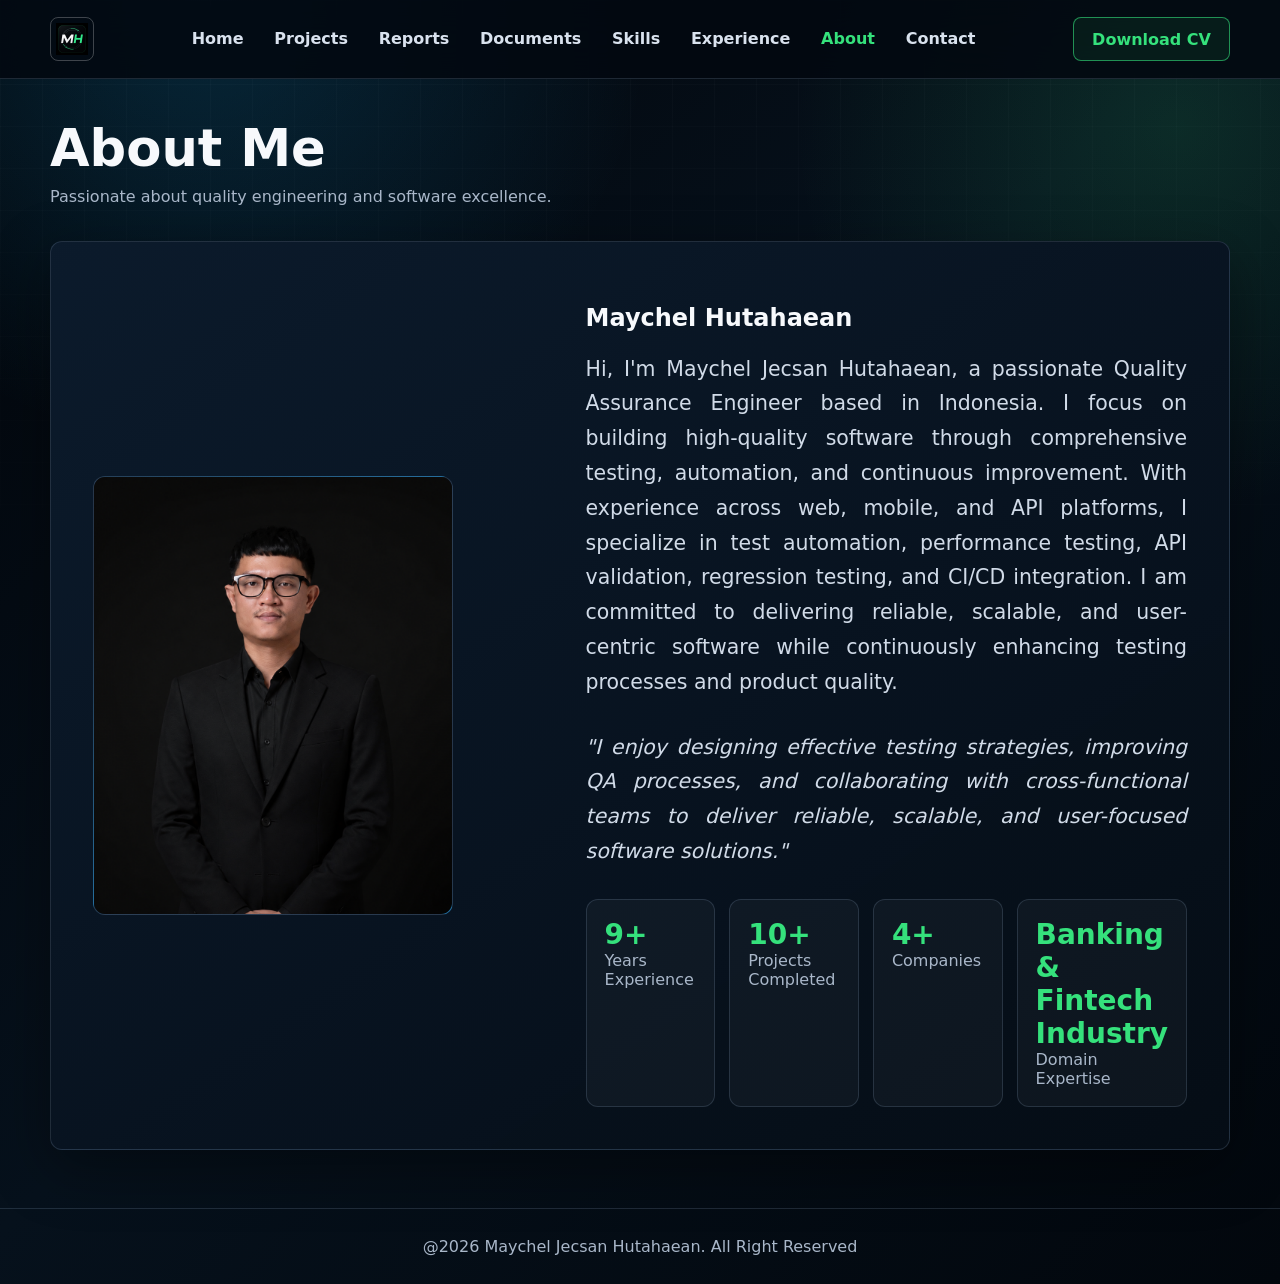
==== outputs/about.html @ 45a9b3e2 "first commit" ====
<!doctype html>
<html lang="en">
  <head>
    <meta charset="utf-8" />
    <meta name="viewport" content="width=device-width, initial-scale=1" />
    <title>About | Maychel Hutahaean</title>
    <link rel="icon" href="assets/images/favicon.ico" />
    <link rel="stylesheet" href="styles.css" />
  </head>
  <body>
    <header class="nav-wrap">
      <nav class="site nav" aria-label="Primary navigation">
        <a class="brand" href="index.html" aria-label="Home">
          <img src="assets/images/favicon.ico" alt="MH logo" width="32" height="32" />
        </a>
        <button class="mobile-toggle" type="button" aria-label="Open menu"><span></span></button>
        <div class="nav-links">
          <a href="index.html">Home</a><a href="projects.html">Projects</a><a href="reports.html">Reports</a><a href="documents.html">Documents</a><a href="skills.html">Skills</a><a href="experience.html">Experience</a><a class="active" href="about.html">About</a><a href="contact.html">Contact</a>
        </div>
        <a class="btn" href="assets/docs/cv-maychel-hutahaean.pdf" download>Download CV</a>
      </nav>
    </header>
    <main class="site main">
      <div class="page-title"><h1>About Me</h1><p>Passionate about quality engineering and software excellence.</p></div>
      <section class="panel grid-2">
        <div class="portrait">
          <img data-profile-image src="assets/images/profile.jpg" alt="Maychel Hutahaean profile photo" />
          <div data-profile-fallback class="portrait-placeholder">MH</div>
        </div>
        <div>
          <h2>Maychel Hutahaean</h2>
          <p class="lead">
            Hi, I'm Maychel Jecsan Hutahaean, a passionate Quality Assurance Engineer based in Indonesia. 
            I focus on building high-quality software through comprehensive testing, automation, and continuous improvement. 
            With experience across web, mobile, and API platforms, I specialize in test automation, performance testing, API validation, regression testing, and CI/CD integration. 
            I am committed to delivering reliable, scalable, and user-centric software while continuously enhancing testing processes and product quality.
          </p>
          <p class="about-text">
            <i>"I enjoy designing effective testing strategies, improving QA processes, and collaborating with cross-functional teams to deliver reliable, scalable, and user-focused software solutions."</i>
          </p>
          <div class="facts">
            <div class="fact"><strong>9+</strong><span>Years Experience</span></div>
            <div class="fact"><strong>10+</strong><span>Projects Completed</span></div>
            <div class="fact"><strong>4+</strong><span>Companies</span></div>
            <div class="fact"><strong>Banking & Fintech Industry</strong><span>Domain Expertise</span></div>
          </div>
        </div>
      </section>
    </main>
    <footer class="footer"><div class="site footer-inner"><span>@2026 Maychel Jecsan Hutahaean. All Right Reserved</span></div></footer>
    <script src="script.js"></script>
  </body>
</html>
---- outputs/styles.css ----
:root {
  --bg: #02070d;
  --panel: #081420;
  --panel-2: #0d1b2a;
  --line: rgba(157, 183, 215, 0.18);
  --text: #f7f9fc;
  --muted: #a9b7c9;
  --soft: #748397;
  --green: #35e17c;
  --green-2: #12b96b;
  --blue: #18b9ff;
  --purple: #be57ff;
  --orange: #ff9a2f;
  --shadow: 0 18px 58px rgba(0, 0, 0, 0.38);
}

* {
  box-sizing: border-box;
}

html {
  scroll-behavior: smooth;
}

body {
  margin: 0;
  min-height: 100vh;
  color: var(--text);
  font-family:
    Inter, ui-sans-serif, system-ui, -apple-system, BlinkMacSystemFont,
    "Segoe UI", sans-serif;
  background:
    radial-gradient(circle at 16% 0%, rgba(24, 185, 255, 0.18), transparent 28rem),
    radial-gradient(circle at 92% 10%, rgba(53, 225, 124, 0.13), transparent 24rem),
    linear-gradient(135deg, #02050a, #06111c 48%, #02070d);
}

body::before {
  content: "";
  position: fixed;
  inset: 0;
  z-index: -1;
  pointer-events: none;
  background-image:
    linear-gradient(rgba(255, 255, 255, 0.025) 1px, transparent 1px),
    linear-gradient(90deg, rgba(255, 255, 255, 0.025) 1px, transparent 1px);
  background-size: 42px 42px;
  mask-image: linear-gradient(to bottom, rgba(0, 0, 0, 0.9), transparent 78%);
}

a {
  color: inherit;
  text-decoration: none;
}

img {
  display: block;
  max-width: 100%;
}

button,
input,
textarea {
  font: inherit;
}

.site {
  width: min(1180px, calc(100% - 32px));
  margin: 0 auto;
}

.nav-wrap {
  position: sticky;
  top: 0;
  z-index: 30;
  border-bottom: 1px solid var(--line);
  background: rgba(3, 9, 16, 0.88);
  backdrop-filter: blur(18px);
}

.nav {
  display: flex;
  align-items: center;
  justify-content: space-between;
  min-height: 78px;
  gap: 20px;
}

.brand {
  display: inline-grid;
  place-items: center;
  width: 44px;
  height: 44px;
  border: 1px solid rgba(255, 255, 255, 0.24);
  border-radius: 8px;
  font-weight: 900;
  letter-spacing: 0;
}

.nav-links {
  display: flex;
  align-items: center;
  justify-content: center;
  gap: clamp(16px, 2.4vw, 34px);
  color: #d9e2ee;
  font-weight: 700;
}

.nav-links a {
  line-height: 1;
}

.nav-links a:hover,
.nav-links a.active {
  color: var(--green);
}

.mobile-toggle {
  display: none;
  width: 44px;
  height: 44px;
  border: 1px solid var(--line);
  border-radius: 8px;
  color: var(--text);
  background: rgba(255, 255, 255, 0.04);
  cursor: pointer;
}

.mobile-toggle span,
.mobile-toggle::before,
.mobile-toggle::after {
  content: "";
  display: block;
  width: 20px;
  height: 2px;
  margin: 4px auto;
  border-radius: 2px;
  background: var(--text);
}

.btn {
  display: inline-flex;
  align-items: center;
  justify-content: center;
  min-height: 44px;
  padding: 0 18px;
  border: 1px solid rgba(53, 225, 124, 0.6);
  border-radius: 8px;
  color: var(--green);
  background: rgba(53, 225, 124, 0.08);
  font-weight: 900;
  cursor: pointer;
}

.btn:hover {
  border-color: var(--green);
  background: rgba(53, 225, 124, 0.15);
}

.btn.primary {
  color: #031309;
  border-color: var(--green);
  background: linear-gradient(135deg, #5df090, #28c967);
}

.btn.secondary {
  color: var(--text);
  border-color: rgba(255, 255, 255, 0.18);
  background: rgba(255, 255, 255, 0.04);
}

.main {
  padding: 42px 0 58px;
  animation: pageSlideIn 320ms ease both;
}

body.is-leaving .main {
  animation: pageSlideOut 180ms ease both;
}

@keyframes pageSlideIn {
  from {
    opacity: 0;
    transform: translateX(22px);
  }

  to {
    opacity: 1;
    transform: translateX(0);
  }
}

@keyframes pageSlideOut {
  from {
    opacity: 1;
    transform: translateX(0);
  }

  to {
    opacity: 0;
    transform: translateX(-18px);
  }
}

.hero {
  display: grid;
  grid-template-columns: minmax(0, 1.08fr) minmax(360px, 0.92fr);
  gap: clamp(28px, 5vw, 68px);
  align-items: center;
  min-height: calc(100vh - 120px);
  padding: 34px 0 58px;
}

.eyebrow {
  display: inline-flex;
  margin-bottom: 18px;
  color: var(--green);
  font-size: 13px;
  font-weight: 900;
  text-transform: uppercase;
}

h1,
h2,
h3,
p {
  overflow-wrap: anywhere;
}

h1 {
  max-width: 760px;
  margin: 0 0 22px;
  font-size: clamp(44px, 6vw, 84px);
  line-height: 1.02;
  letter-spacing: 0;
}

h1 span,
.accent {
  color: var(--green);
}

.lead,
.about-text {
  max-width: 700px;
  margin: 0 0 30px;
  color: #d1dbe8;
  font-size: clamp(17px, 1.6vw, 22px);
  line-height: 1.7;
  text-align: justify;
  text-align-last: left;
}

.actions {
  display: flex;
  flex-wrap: wrap;
  gap: 14px;
}

.terminal-card {
  position: relative;
  width: 100%;
  border: 1px solid var(--line);
  border-radius: 12px;
  background:
    linear-gradient(145deg, rgba(11, 25, 41, 0.96), rgba(4, 10, 18, 0.98)),
    var(--panel);
  box-shadow: var(--shadow);
  overflow: hidden;
}

.terminal-top {
  display: flex;
  gap: 8px;
  padding: 18px;
  border-bottom: 1px solid var(--line);
}

.terminal-top span {
  width: 11px;
  height: 11px;
  border-radius: 50%;
  background: var(--green);
}

.terminal {
  padding: clamp(22px, 4vw, 36px);
  font-family: "Cascadia Mono", Consolas, monospace;
  color: #d9e3ef;
  font-size: clamp(14px, 1.4vw, 18px);
  line-height: 1.9;
  white-space: nowrap;
  overflow-x: auto;
}

.terminal b {
  color: var(--green);
}

.hero-metric {
  display: grid;
  grid-template-columns: repeat(3, 1fr);
  gap: 1px;
  border-top: 1px solid var(--line);
  background: var(--line);
}

.hero-metric div {
  padding: 18px;
  background: rgba(7, 17, 29, 0.96);
}

.hero-metric strong {
  display: block;
  margin-bottom: 4px;
  color: var(--green);
  font-size: 24px;
}

.tool-strip {
  display: grid;
  grid-template-columns: repeat(4, minmax(74px, 1fr));
  gap: 14px;
  margin-top: 28px;
}

.tool {
  display: grid;
  justify-items: center;
  gap: 8px;
  min-width: 0;
  color: #d8e2ee;
  text-align: center;
  font-weight: 700;
}

.tool-icon,
.contact-icon,
.skill-logo {
  display: grid;
  place-items: center;
  width: 42px;
  height: 42px;
  border-radius: 8px;
  color: var(--green);
  background: rgba(255, 255, 255, 0.06);
  border: 1px solid var(--line);
  font-weight: 900;
}

.section-head {
  display: flex;
  align-items: end;
  justify-content: space-between;
  gap: 18px;
  margin-bottom: 22px;
}

.section-head h2,
.page-title h1 {
  margin: 0;
  font-size: clamp(32px, 4vw, 54px);
  line-height: 1.08;
}

.section-head p,
.page-title p {
  margin: 8px 0 0;
  color: var(--muted);
  line-height: 1.65;
}

.panel,
.card {
  border: 1px solid var(--line);
  border-radius: 12px;
  background:
    linear-gradient(145deg, rgba(12, 27, 44, 0.94), rgba(5, 12, 21, 0.96)),
    var(--panel);
  box-shadow: var(--shadow);
}

.panel {
  padding: clamp(22px, 4vw, 42px);
}

.preview-grid {
  display: grid;
  grid-template-columns: repeat(3, 1fr);
  gap: 18px;
}

.preview-card,
.project-card,
.report-card,
.doc-card,
.stat-card,
.skill-card {
  border: 1px solid var(--line);
  border-radius: 12px;
  background: rgba(255, 255, 255, 0.035);
  overflow: hidden;
}

.preview-card {
  padding: 22px;
}

.preview-card h3,
.project-card h3,
.report-card h3 {
  margin: 0 0 10px;
  font-size: 22px;
}

.preview-card p,
.project-card p,
.report-card p,
.doc-card p,
.skill-card p {
  color: var(--muted);
  line-height: 1.6;
}

.page-title {
  max-width: 820px;
  margin-bottom: 30px;
}

.grid-2 {
  display: grid;
  grid-template-columns: 0.85fr 1.15fr;
  gap: clamp(22px, 4vw, 48px);
  align-items: center;
}

.portrait {
  width: min(100%, 360px);
  aspect-ratio: 0.82;
  border: 1px solid var(--line);
  border-radius: 12px;
  overflow: hidden;
  background:
    radial-gradient(circle at 50% 18%, rgba(255, 255, 255, 0.16), transparent 18%),
    linear-gradient(145deg, #14263a, #0c1625 55%, #0b5f92);
}

.portrait-placeholder {
  display: grid;
  place-items: center;
  width: 100%;
  height: 100%;
  font-size: 58px;
  font-weight: 900;
}

.portrait img {
  width: 100%;
  height: 100%;
  object-fit: cover;
}

.facts {
  display: grid;
  grid-template-columns: repeat(4, 1fr);
  gap: 14px;
  margin-top: 26px;
}

.fact {
  padding: 18px;
  border: 1px solid var(--line);
  border-radius: 12px;
  background: rgba(255, 255, 255, 0.035);
}

.fact strong {
  display: block;
  color: var(--green);
  font-size: 28px;
}

.fact span {
  color: var(--muted);
}

.project-filter {
  display: flex;
  flex-wrap: wrap;
  gap: 10px;
  margin: 0 0 24px;
}

.chip {
  min-height: 40px;
  padding: 0 14px;
  border: 1px solid var(--line);
  border-radius: 8px;
  color: #dce6f3;
  background: rgba(255, 255, 255, 0.04);
  font-weight: 800;
  cursor: pointer;
}

.chip.active {
  color: #031309;
  border-color: var(--green);
  background: var(--green);
}

.project-grid,
.report-grid,
.doc-grid,
.skill-grid,
.stat-grid {
  display: grid;
  grid-template-columns: repeat(3, minmax(0, 1fr));
  gap: 20px;
}

.project-image {
  height: 170px;
  background:
    radial-gradient(circle at 70% 22%, rgba(53, 225, 124, 0.36), transparent 25%),
    linear-gradient(135deg, rgba(24, 185, 255, 0.15), rgba(3, 7, 12, 0.92));
}

.project-card:nth-child(3n + 2) .project-image {
  background:
    radial-gradient(circle at 50% 55%, rgba(53, 225, 124, 0.4), transparent 18%),
    linear-gradient(135deg, rgba(24, 185, 255, 0.2), rgba(3, 7, 12, 0.9));
}

.project-card:nth-child(3n + 3) .project-image {
  background:
    radial-gradient(circle at 72% 18%, rgba(190, 87, 255, 0.34), transparent 22%),
    linear-gradient(135deg, rgba(24, 185, 255, 0.12), rgba(3, 7, 12, 0.9));
}

.card-body {
  padding: 20px;
}

.tag {
  display: inline-flex;
  margin-bottom: 14px;
  padding: 7px 10px;
  border-radius: 7px;
  color: #031309;
  background: var(--green);
  font-size: 13px;
  font-weight: 900;
}

.mini-icons {
  display: flex;
  flex-wrap: wrap;
  gap: 8px;
  margin: 16px 0 18px;
}

.mini-icons span {
  display: grid;
  place-items: center;
  width: 28px;
  height: 28px;
  border-radius: 7px;
  color: var(--green);
  background: rgba(255, 255, 255, 0.08);
  font-size: 12px;
  font-weight: 900;
}

.text-link {
  color: var(--green);
  font-weight: 900;
}

.skill-layout {
  display: grid;
  grid-template-columns: minmax(280px, 0.95fr) minmax(360px, 1.05fr);
  gap: 28px;
}

.bars {
  display: grid;
  gap: 18px;
}

.bar-head {
  display: flex;
  justify-content: space-between;
  gap: 12px;
  margin-bottom: 8px;
  font-weight: 900;
}

.bar-track {
  height: 10px;
  border-radius: 999px;
  background: rgba(255, 255, 255, 0.1);
  overflow: hidden;
}

.bar-fill {
  display: block;
  height: 100%;
  width: var(--value);
  background: linear-gradient(90deg, #5af091, #10ba70);
}

.skill-card {
  display: grid;
  place-items: center;
  min-height: 132px;
  padding: 18px;
  text-align: center;
}

.skill-logo {
  width: 54px;
  height: 54px;
  border-radius: 50%;
  margin-bottom: 10px;
  font-size: 18px;
}

.report-card,
.doc-card,
.stat-card {
  padding: 22px;
}

.report-thumb {
  height: 118px;
  margin: 18px 0;
  border: 1px solid rgba(255, 255, 255, 0.16);
  border-radius: 8px;
  background:
    linear-gradient(90deg, rgba(255, 255, 255, 0.08) 22%, transparent 22% 26%, rgba(53, 225, 124, 0.25) 26% 52%, transparent 52%),
    linear-gradient(180deg, #f4f7fb 0 22%, #d9e0ea 22% 24%, #101722 24%);
}

.doc-icon {
  display: grid;
  place-items: center;
  width: 58px;
  height: 66px;
  margin-bottom: 18px;
  border-radius: 8px;
  color: #fff;
  background: linear-gradient(145deg, var(--blue), #086faf);
  font-size: 26px;
  font-weight: 900;
}

.doc-card:nth-child(2) .doc-icon {
  background: linear-gradient(145deg, #19e091, #07945d);
}

.doc-card:nth-child(3) .doc-icon {
  background: linear-gradient(145deg, #ffd15c, #d89510);
}

.doc-card:nth-child(4) .doc-icon,
.doc-card:nth-child(6) .doc-icon {
  background: linear-gradient(145deg, #ff7c3f, #d73622);
}

.doc-card:nth-child(5) .doc-icon {
  background: linear-gradient(145deg, #c958f6, #7d2eb5);
}

.timeline {
  position: relative;
  display: grid;
  gap: 28px;
  max-width: 900px;
  margin: 0 auto;
}

.time-item {
  display: grid;
  grid-template-columns: 170px 1fr;
  gap: 24px;
  padding: 0 0 28px;
  border-bottom: 1px solid var(--line);
}

.time-item:last-child {
  border-bottom: 0;
  padding-bottom: 0;
}

.date {
  color: var(--green);
  font-weight: 900;
}

.role h3 {
  margin: 0 0 5px;
}

.role small {
  color: var(--text);
}

.role p {
  color: var(--muted);
  line-height: 1.6;
}

.stat-card strong {
  display: block;
  color: var(--stat-color);
  font-size: clamp(36px, 4vw, 54px);
  line-height: 1;
}

.stat-card h3 {
  margin: 12px 0;
}

.contact-layout {
  display: grid;
  grid-template-columns: 0.9fr 1.1fr;
  gap: 30px;
}

.contact-list {
  display: grid;
  gap: 16px;
  margin-top: 22px;
}

.contact-item {
  display: grid;
  grid-template-columns: 42px 1fr;
  gap: 12px;
  align-items: center;
  color: #dce5ef;
}

.contact-icon {
  color: #031309;
  background: var(--green);
  border-color: var(--green);
}

.form {
  display: grid;
  gap: 12px;
}

.form-row {
  display: grid;
  grid-template-columns: 1fr 1fr;
  gap: 12px;
}

input,
textarea {
  width: 100%;
  border: 1px solid var(--line);
  border-radius: 8px;
  background: rgba(255, 255, 255, 0.05);
  color: var(--text);
  padding: 15px;
}

textarea {
  min-height: 136px;
  resize: vertical;
}

.logo-showcase {
  display: grid;
  grid-template-columns: repeat(3, minmax(0, 1fr));
  gap: 14px;
}

.logo-card {
  display: grid;
  place-items: center;
  min-height: 118px;
  padding: 18px;
  border: 1px solid var(--line);
  border-radius: 12px;
  background: rgba(255, 255, 255, 0.035);
  text-align: center;
}

.logo-card img {
  width: min(100%, 132px);
  max-height: 58px;
  object-fit: contain;
}

.logo-card span {
  color: var(--muted);
  font-weight: 800;
}

.logo-card img + span {
  display: none;
}

.footer {
  border-top: 1px solid var(--line);
  padding: 28px 0;
  color: var(--muted);
}

.footer-inner {
  display: flex;
  align-items: center;
  justify-content: center;
  gap: 18px;
  text-align: center;
}

@media (max-width: 1080px) {
  .site {
    width: min(100% - 24px, 1180px);
  }

  .mobile-toggle {
    display: block;
  }

  .nav {
    min-height: 68px;
  }

  .nav-links {
    position: absolute;
    left: 12px;
    right: 12px;
    top: 78px;
    display: none;
    flex-direction: column;
    align-items: stretch;
    gap: 0;
    padding: 10px;
    border: 1px solid var(--line);
    border-radius: 12px;
    background: rgba(5, 12, 21, 0.98);
  }

  .nav-links.open {
    display: flex;
  }

  .nav-links a {
    padding: 14px;
    border-radius: 8px;
  }

  .nav-links a:hover,
  .nav-links a.active {
    background: rgba(53, 225, 124, 0.08);
  }

  .nav .btn {
    display: none;
  }

  .hero,
  .grid-2,
  .skill-layout,
  .contact-layout {
    grid-template-columns: 1fr;
  }

  .hero {
    min-height: auto;
    padding-top: 26px;
  }

  .preview-grid,
  .project-grid,
  .report-grid,
  .doc-grid,
  .skill-grid,
  .stat-grid,
  .facts {
    grid-template-columns: repeat(2, minmax(0, 1fr));
  }
}

@media (max-width: 640px) {
  .main {
    padding-top: 26px;
  }

  h1 {
    font-size: 42px;
  }

  .hero-metric,
  .preview-grid,
  .project-grid,
  .report-grid,
  .doc-grid,
  .skill-grid,
  .stat-grid,
  .facts,
  .logo-showcase,
  .form-row {
    grid-template-columns: 1fr;
  }

  .tool-strip {
    grid-template-columns: repeat(2, 1fr);
  }

  .section-head {
    display: block;
  }

  .time-item {
    grid-template-columns: 1fr;
    gap: 6px;
  }

  .footer-inner {
    justify-content: center;
  }
}

@media (prefers-reduced-motion: reduce) {
  html {
    scroll-behavior: auto;
  }

  .main,
  body.is-leaving .main {
    animation: none;
  }
}
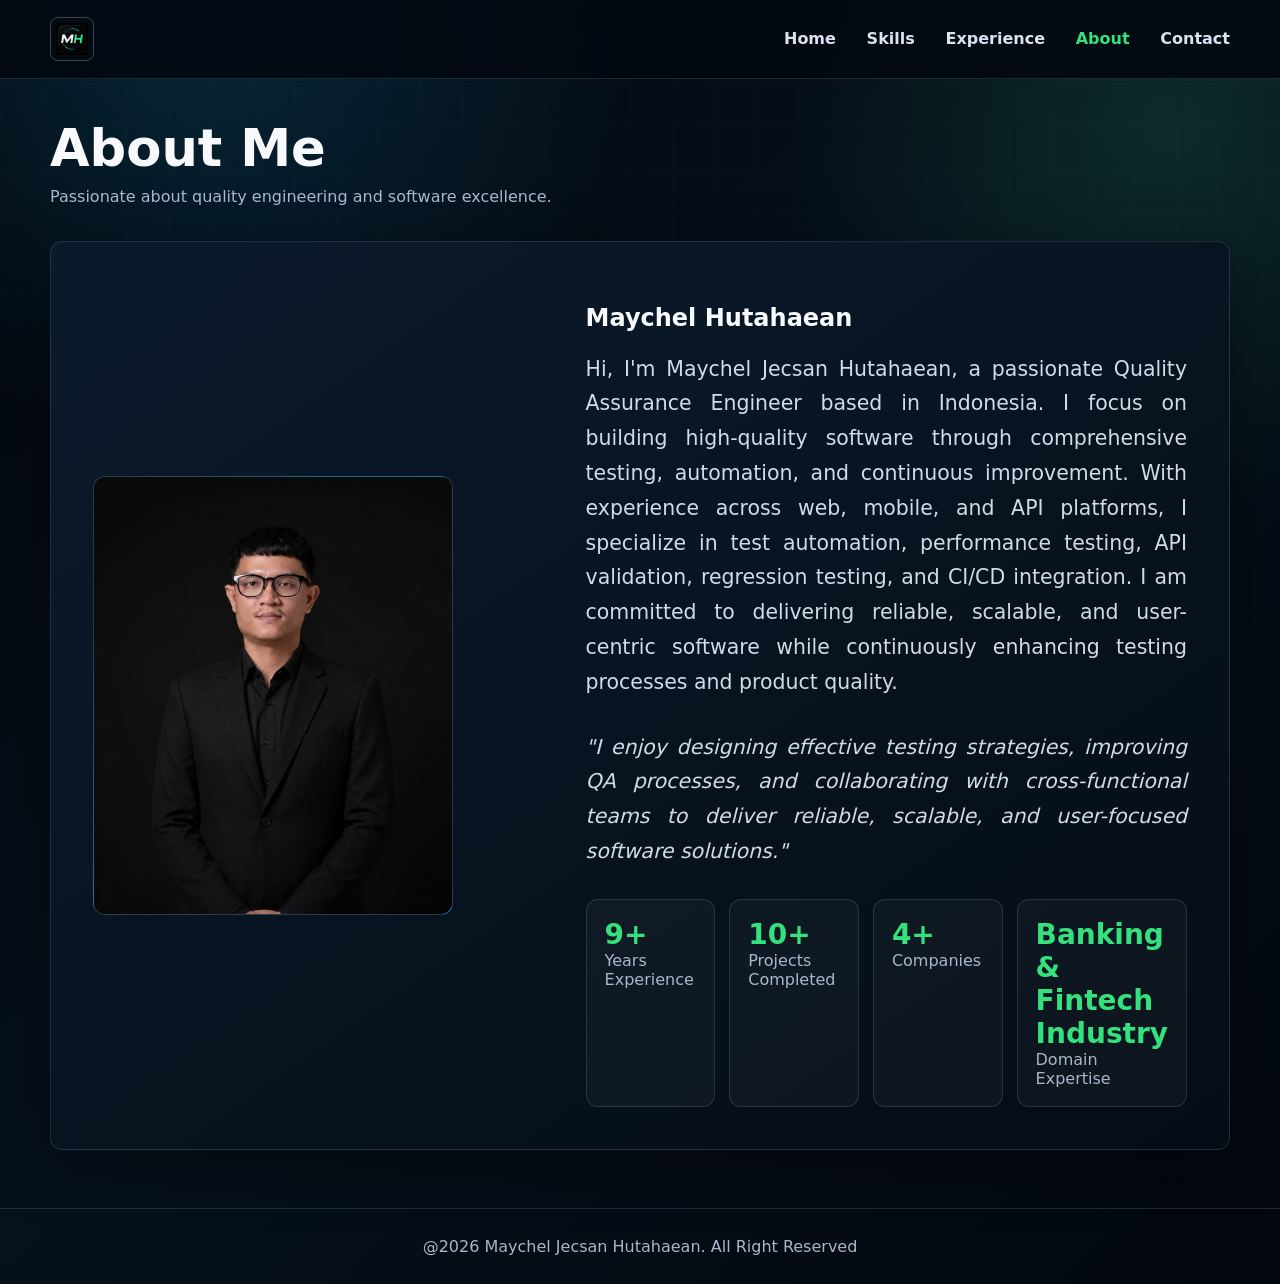
==== commit 54fc9ca3: "Update section and about page" ====
--- a/outputs/about.html
+++ b/outputs/about.html
@@ -15,9 +15,16 @@
         </a>
         <button class="mobile-toggle" type="button" aria-label="Open menu"><span></span></button>
         <div class="nav-links">
-          <a href="index.html">Home</a><a href="projects.html">Projects</a><a href="reports.html">Reports</a><a href="documents.html">Documents</a><a href="skills.html">Skills</a><a href="experience.html">Experience</a><a class="active" href="about.html">About</a><a href="contact.html">Contact</a>
+          <a href="index.html">Home</a>
+          <!-- <a href="projects.html">Projects</a> -->
+          <!-- <a href="reports.html">Reports</a> -->
+          <!-- <a href="documents.html">Documents</a> -->
+          <a href="skills.html">Skills</a>
+          <a href="experience.html">Experience</a>
+          <a class="active" href="about.html">About</a>
+          <a href="contact.html">Contact</a>
         </div>
-        <a class="btn" href="assets/docs/cv-maychel-hutahaean.pdf" download>Download CV</a>
+        <!-- <a class="btn" href="assets/docs/cv-maychel-hutahaean.pdf" download>Download CV</a> -->
       </nav>
     </header>
     <main class="site main">
